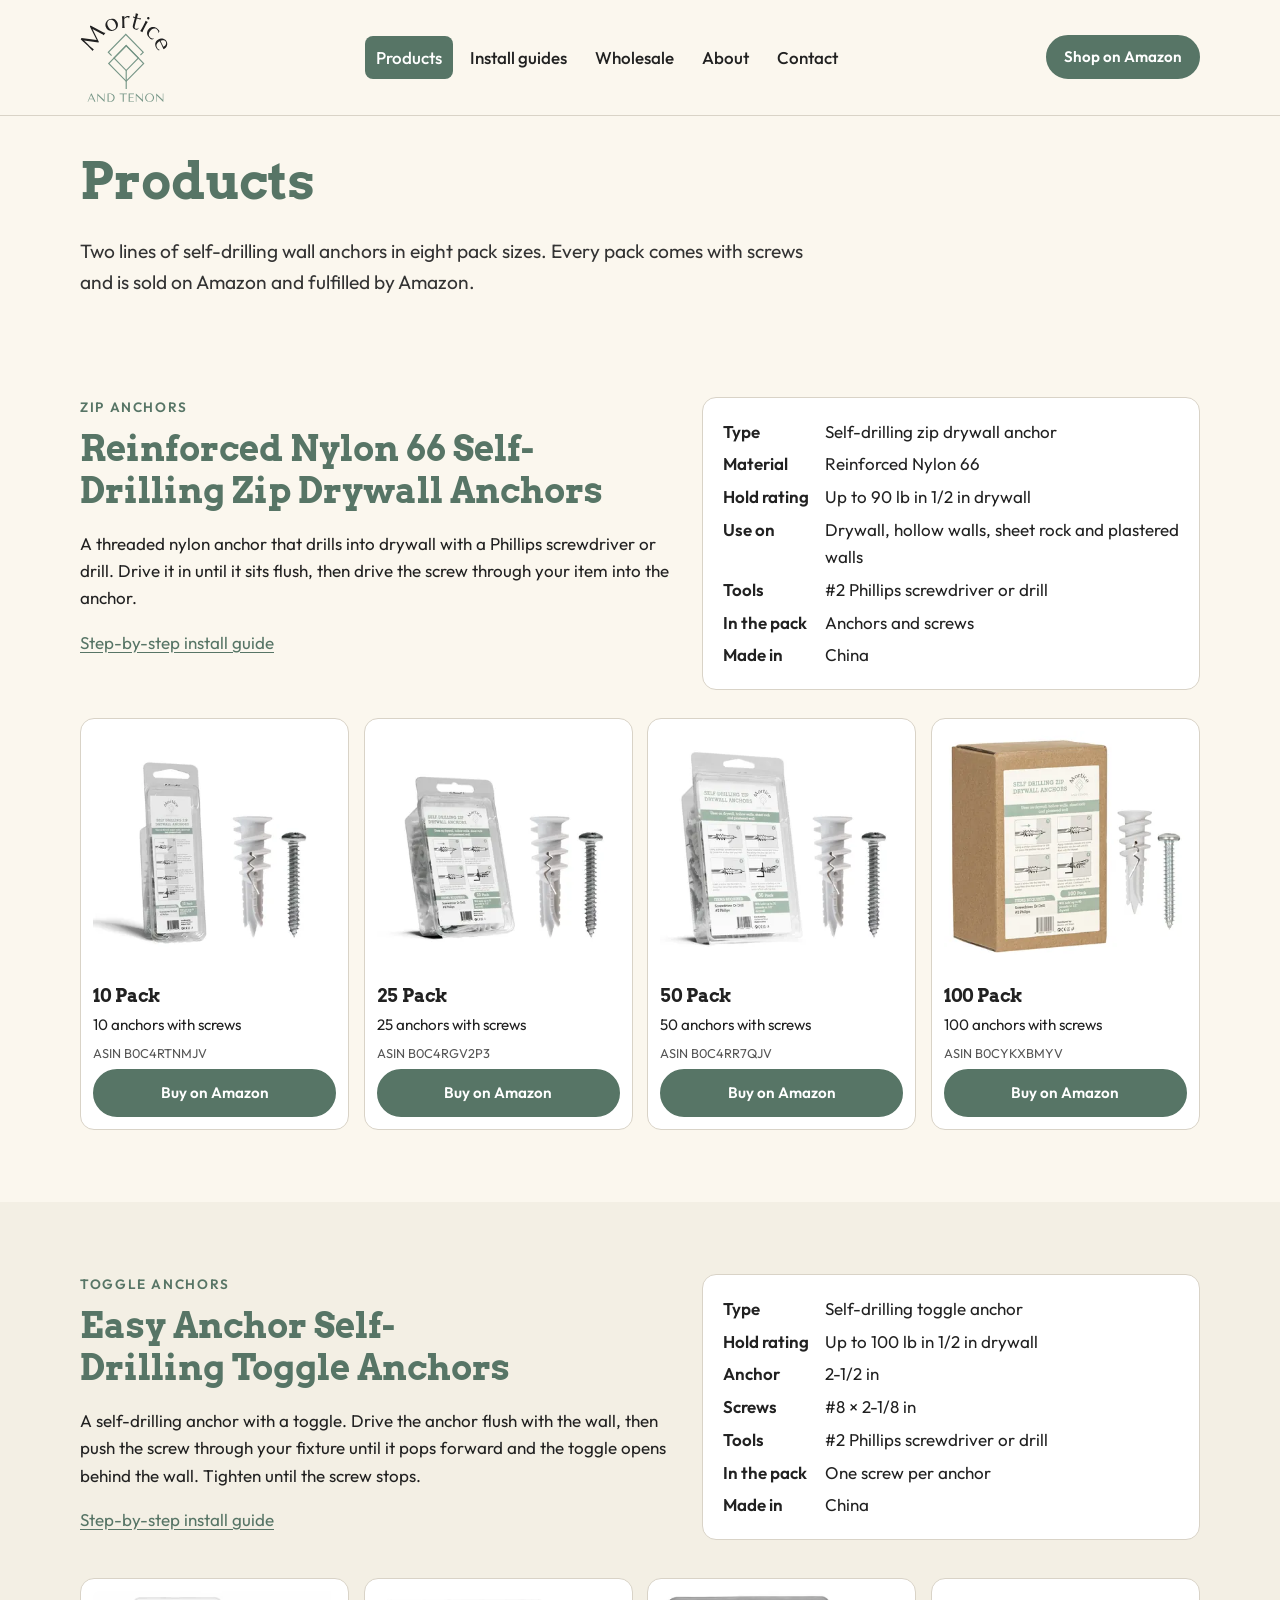
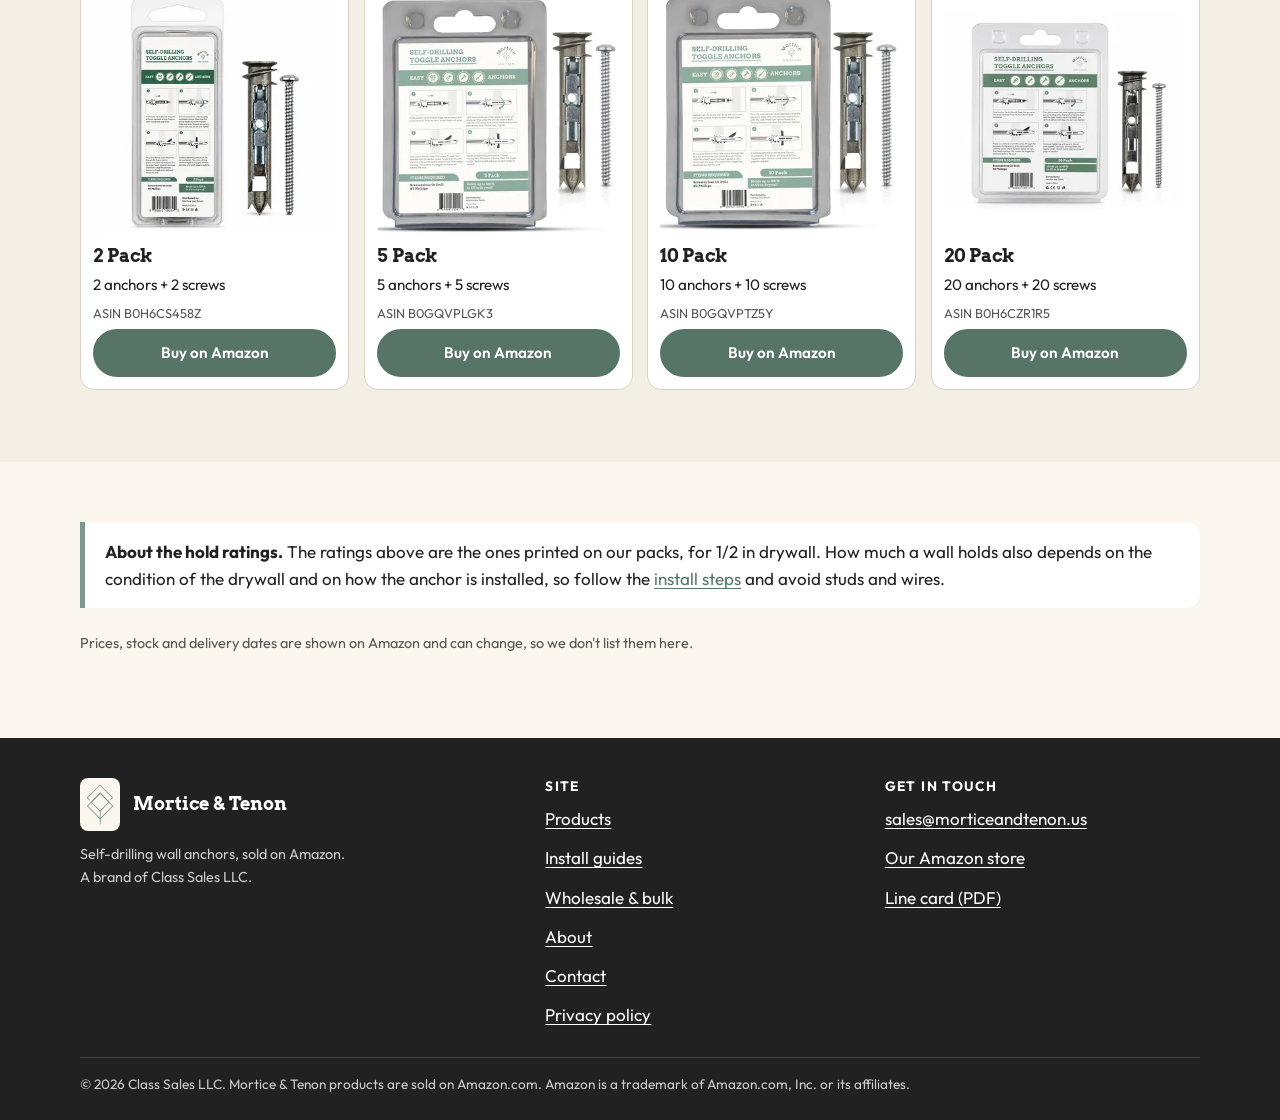
==== docs/products/index.html @ 2fd0d410 "New Mortice & Tenon static site (preview build) Plain HTML/CSS site to replace the Base44 site: Home" ====
<!doctype html>
<html lang="en">
<head>
<meta charset="utf-8">
<meta name="viewport" content="width=device-width, initial-scale=1">
<title>Products | Mortice &amp; Tenon</title>
<meta name="description" content="Reinforced Nylon 66 zip drywall anchors in 10, 25, 50 and 100 packs, and Easy Anchor self-drilling toggle anchors in 2, 5, 10 and 20 packs. Screws included.">
<link rel="canonical" href="https://morticeandtenon.us/products/">
<meta property="og:type" content="website">
<meta property="og:site_name" content="Mortice &amp; Tenon">
<meta property="og:title" content="Products | Mortice &amp; Tenon">
<meta property="og:description" content="Reinforced Nylon 66 zip drywall anchors in 10, 25, 50 and 100 packs, and Easy Anchor self-drilling toggle anchors in 2, 5, 10 and 20 packs. Screws included.">
<meta property="og:url" content="https://morticeandtenon.us/products/">
<meta property="og:image" content="https://morticeandtenon.us/assets/img/og-card.jpg">
<meta property="og:image:width" content="1200">
<meta property="og:image:height" content="630">
<meta property="og:image:alt" content="Mortice and Tenon logo with a zip anchor pack and an Easy Anchor toggle pack">
<meta name="twitter:card" content="summary_large_image">
<meta name="theme-color" content="#fbf7ee">
<link rel="icon" href="../favicon.ico" sizes="48x48">
<link rel="icon" href="../favicon.svg" type="image/svg+xml">
<link rel="apple-touch-icon" href="../apple-touch-icon.png">
<link rel="preload" href="../assets/fonts/arvo-bold.woff2" as="font" type="font/woff2" crossorigin>
<link rel="preload" href="../assets/fonts/outfit-var.woff2" as="font" type="font/woff2" crossorigin>
<link rel="stylesheet" href="../assets/css/site.css">
</head>
<body>
<a class="skip" href="#main">Skip to content</a>
<header class="site-header">
  <div class="wrap header-inner">
    <a class="brand" href="../"><img src="../assets/img/logo.svg" alt="Mortice and Tenon, home" width="88" height="91"></a>
    <nav class="site-nav" aria-label="Main">
      <ul>
        <li><a href="../products/" aria-current="page">Products</a></li>
        <li><a href="../install/">Install guides</a></li>
        <li><a href="../wholesale/">Wholesale</a></li>
        <li><a href="../about/">About</a></li>
        <li><a href="../contact/">Contact</a></li>
      </ul>
    </nav>
    <a class="btn btn-small" href="https://www.amazon.com/stores/MorticeandTenon/page/23B660B1-6647-4219-BD65-AD7AA288E650">Shop on Amazon</a>
  </div>
</header>
<main id="main">
  <div class="page-head wrap">
    <h1>Products</h1>
    <p class="lead">Two lines of self-drilling wall anchors in eight pack sizes. Every pack comes with screws and is sold on Amazon and fulfilled by Amazon.</p>
  </div>

  <section class="section" id="zip-anchors" aria-labelledby="zip-title">
    <div class="wrap">
      <div class="line-head">
        <div>
          <p class="eyebrow">Zip anchors</p>
          <h2 id="zip-title">Reinforced Nylon 66 Self-Drilling Zip Drywall Anchors</h2>
          <p>A threaded nylon anchor that drills into drywall with a Phillips screwdriver or drill. Drive it in until it sits flush, then drive the screw through your item into the anchor.</p>
          <p><a href="../install/#zip-anchors">Step-by-step install guide</a></p>
        </div>
        <dl class="specs card">
          <dt>Type</dt><dd>Self-drilling zip drywall anchor</dd>
          <dt>Material</dt><dd>Reinforced Nylon 66</dd>
          <dt>Hold rating</dt><dd>Up to 90 lb in 1/2 in drywall</dd>
          <dt>Use on</dt><dd>Drywall, hollow walls, sheet rock and plastered walls</dd>
          <dt>Tools</dt><dd>#2 Phillips screwdriver or drill</dd>
          <dt>In the pack</dt><dd>Anchors and screws</dd>
          <dt>Made in</dt><dd>China</dd>
        </dl>
      </div>
      <ul class="packs" aria-label="Zip anchor pack sizes">
        <li class="pack">
          <img src="../assets/img/products/zip-10-360.webp" srcset="../assets/img/products/zip-10-360.webp 360w, ../assets/img/products/zip-10-720.webp 720w" sizes="(min-width: 900px) 250px, 45vw" width="360" height="360" alt="Zip drywall anchors 10 pack, shown with one anchor and screw" loading="lazy" decoding="async">
          <h3>10 Pack</h3>
          <p>10 anchors with screws</p>
          <p class="asin">ASIN B0C4RTNMJV</p>
          <a class="btn" href="https://www.amazon.com/dp/B0C4RTNMJV" aria-label="Buy the Zip anchors 10 pack on Amazon">Buy on Amazon</a>
        </li>
        <li class="pack">
          <img src="../assets/img/products/zip-25-360.webp" srcset="../assets/img/products/zip-25-360.webp 360w, ../assets/img/products/zip-25-720.webp 720w" sizes="(min-width: 900px) 250px, 45vw" width="360" height="360" alt="Zip drywall anchors 25 pack, shown with one anchor and screw" loading="lazy" decoding="async">
          <h3>25 Pack</h3>
          <p>25 anchors with screws</p>
          <p class="asin">ASIN B0C4RGV2P3</p>
          <a class="btn" href="https://www.amazon.com/dp/B0C4RGV2P3" aria-label="Buy the Zip anchors 25 pack on Amazon">Buy on Amazon</a>
        </li>
        <li class="pack">
          <img src="../assets/img/products/zip-50-360.webp" srcset="../assets/img/products/zip-50-360.webp 360w, ../assets/img/products/zip-50-720.webp 720w" sizes="(min-width: 900px) 250px, 45vw" width="360" height="360" alt="Zip drywall anchors 50 pack, shown with one anchor and screw" loading="lazy" decoding="async">
          <h3>50 Pack</h3>
          <p>50 anchors with screws</p>
          <p class="asin">ASIN B0C4RR7QJV</p>
          <a class="btn" href="https://www.amazon.com/dp/B0C4RR7QJV" aria-label="Buy the Zip anchors 50 pack on Amazon">Buy on Amazon</a>
        </li>
        <li class="pack">
          <img src="../assets/img/products/zip-100-360.webp" srcset="../assets/img/products/zip-100-360.webp 360w, ../assets/img/products/zip-100-720.webp 720w" sizes="(min-width: 900px) 250px, 45vw" width="360" height="360" alt="Zip drywall anchors 100 pack, shown with one anchor and screw" loading="lazy" decoding="async">
          <h3>100 Pack</h3>
          <p>100 anchors with screws</p>
          <p class="asin">ASIN B0CYKXBMYV</p>
          <a class="btn" href="https://www.amazon.com/dp/B0CYKXBMYV" aria-label="Buy the Zip anchors 100 pack on Amazon">Buy on Amazon</a>
        </li>
      </ul>
    </div>
  </section>

  <section class="section alt" id="easy-anchor" aria-labelledby="ea-title">
    <div class="wrap">
      <div class="line-head">
        <div>
          <p class="eyebrow">Toggle anchors</p>
          <h2 id="ea-title">Easy Anchor Self-Drilling Toggle Anchors</h2>
          <p>A self-drilling anchor with a toggle. Drive the anchor flush with the wall, then push the screw through your fixture until it pops forward and the toggle opens behind the wall. Tighten until the screw stops.</p>
          <p><a href="../install/#easy-anchor">Step-by-step install guide</a></p>
        </div>
        <dl class="specs card">
          <dt>Type</dt><dd>Self-drilling toggle anchor</dd>
          <dt>Hold rating</dt><dd>Up to 100 lb in 1/2 in drywall</dd>
          <dt>Anchor</dt><dd>2-1/2 in</dd>
          <dt>Screws</dt><dd>#8 &times; 2-1/8 in</dd>
          <dt>Tools</dt><dd>#2 Phillips screwdriver or drill</dd>
          <dt>In the pack</dt><dd>One screw per anchor</dd>
          <dt>Made in</dt><dd>China</dd>
        </dl>
      </div>
      <ul class="packs" aria-label="Easy Anchor pack sizes">
        <li class="pack">
          <img src="../assets/img/products/ea-2-360.webp" srcset="../assets/img/products/ea-2-360.webp 360w, ../assets/img/products/ea-2-720.webp 720w" sizes="(min-width: 900px) 250px, 45vw" width="360" height="360" alt="Easy Anchor toggle anchors 2 pack, shown with one anchor and screw" loading="lazy" decoding="async">
          <h3>2 Pack</h3>
          <p>2 anchors + 2 screws</p>
          <p class="asin">ASIN B0H6CS458Z</p>
          <a class="btn" href="https://www.amazon.com/dp/B0H6CS458Z" aria-label="Buy the Easy Anchor 2 pack on Amazon">Buy on Amazon</a>
        </li>
        <li class="pack">
          <img src="../assets/img/products/ea-5-360.webp" srcset="../assets/img/products/ea-5-360.webp 360w, ../assets/img/products/ea-5-720.webp 720w" sizes="(min-width: 900px) 250px, 45vw" width="360" height="360" alt="Easy Anchor toggle anchors 5 pack, shown with one anchor and screw" loading="lazy" decoding="async">
          <h3>5 Pack</h3>
          <p>5 anchors + 5 screws</p>
          <p class="asin">ASIN B0GQVPLGK3</p>
          <a class="btn" href="https://www.amazon.com/dp/B0GQVPLGK3" aria-label="Buy the Easy Anchor 5 pack on Amazon">Buy on Amazon</a>
        </li>
        <li class="pack">
          <img src="../assets/img/products/ea-10-360.webp" srcset="../assets/img/products/ea-10-360.webp 360w, ../assets/img/products/ea-10-720.webp 720w" sizes="(min-width: 900px) 250px, 45vw" width="360" height="360" alt="Easy Anchor toggle anchors 10 pack, shown with one anchor and screw" loading="lazy" decoding="async">
          <h3>10 Pack</h3>
          <p>10 anchors + 10 screws</p>
          <p class="asin">ASIN B0GQVPTZ5Y</p>
          <a class="btn" href="https://www.amazon.com/dp/B0GQVPTZ5Y" aria-label="Buy the Easy Anchor 10 pack on Amazon">Buy on Amazon</a>
        </li>
        <li class="pack">
          <img src="../assets/img/products/ea-20-360.webp" srcset="../assets/img/products/ea-20-360.webp 360w, ../assets/img/products/ea-20-720.webp 720w" sizes="(min-width: 900px) 250px, 45vw" width="360" height="360" alt="Easy Anchor toggle anchors 20 pack, shown with one anchor and screw" loading="lazy" decoding="async">
          <h3>20 Pack</h3>
          <p>20 anchors + 20 screws</p>
          <p class="asin">ASIN B0H6CZR1R5</p>
          <a class="btn" href="https://www.amazon.com/dp/B0H6CZR1R5" aria-label="Buy the Easy Anchor 20 pack on Amazon">Buy on Amazon</a>
        </li>
      </ul>
    </div>
  </section>

  <section class="section-tight">
    <div class="wrap">
      <div class="note">
        <p><strong>About the hold ratings.</strong> The ratings above are the ones printed on our packs, for 1/2&nbsp;in drywall. How much a wall holds also depends on the condition of the drywall and on how the anchor is installed, so follow the <a href="../install/">install steps</a> and avoid studs and wires.</p>
      </div>
      <p class="small">Prices, stock and delivery dates are shown on Amazon and can change, so we don't list them here.</p>
    </div>
  </section>
</main>
<footer class="site-footer">
  <div class="wrap footer-grid">
    <div>
      <div class="footer-brand"><img class="mark" src="../assets/img/mark.svg" alt="" width="40" height="56"><b>Mortice &amp; Tenon</b></div>
      <p class="small" style="color:#ccc;margin-top:0.8rem">Self-drilling wall anchors, sold on Amazon.<br>A brand of Class Sales LLC.</p>
    </div>
    <nav aria-label="Footer">
      <h2>Site</h2>
      <ul>
        <li><a href="../products/">Products</a></li>
        <li><a href="../install/">Install guides</a></li>
        <li><a href="../wholesale/">Wholesale &amp; bulk</a></li>
        <li><a href="../about/">About</a></li>
        <li><a href="../contact/">Contact</a></li>
        <li><a href="../privacy/">Privacy policy</a></li>
      </ul>
    </nav>
    <div>
      <h2>Get in touch</h2>
      <ul>
        <li><a href="mailto:sales@morticeandtenon.us">sales@morticeandtenon.us</a></li>
        <li><a href="https://www.amazon.com/stores/MorticeandTenon/page/23B660B1-6647-4219-BD65-AD7AA288E650">Our Amazon store</a></li>
        <li><a href="../downloads/mortice-and-tenon-line-card.pdf">Line card (PDF)</a></li>
      </ul>
    </div>
  </div>
  <div class="wrap fine">
    <p style="margin:0">&copy; 2026 Class Sales LLC. Mortice &amp; Tenon products are sold on Amazon.com. Amazon is a trademark of Amazon.com, Inc. or its affiliates.</p>
  </div>
</footer>
</body>
</html>
---- docs/assets/css/site.css ----
/* Mortice & Tenon — site styles. Mobile-first, no framework.
   Colours sampled from the 2026 pack labels; fonts are self-hosted (SIL OFL). */

@font-face {
  font-family: "Arvo";
  src: url("../fonts/arvo-bold.woff2") format("woff2");
  font-weight: 700;
  font-style: normal;
  font-display: swap;
}
@font-face {
  font-family: "Outfit";
  src: url("../fonts/outfit-var.woff2") format("woff2");
  font-weight: 100 900;
  font-style: normal;
  font-display: swap;
}

:root {
  --cream: #fbf7ee;      /* label / logo background */
  --paper: #ffffff;
  --sand: #ebe6dc;       /* "Items required" panel on the labels */
  --ink: #212121;        /* logo near-black */
  --muted: #555555;
  --sage: #7c988c;       /* label band (Easy Anchor v2 vector fill) — decoration only */
  --sage-deep: #577566;  /* text-safe sage: 4.7:1 on cream, 5.1:1 under white text */
  --sage-ink: #3f5a4e;   /* hover / dark accents */
  --line: #d9d3c7;
  --radius: 14px;
  --wrap: 1120px;
  --slab: "Arvo", "Rockwell", "Roboto Slab", Georgia, serif;
  --sans: "Outfit", system-ui, -apple-system, "Segoe UI", Roboto, sans-serif;
}

*, *::before, *::after { box-sizing: border-box; }
html { -webkit-text-size-adjust: 100%; scroll-behavior: smooth; }
@media (prefers-reduced-motion: reduce) { html { scroll-behavior: auto; } }
body {
  margin: 0;
  background: var(--cream);
  color: var(--ink);
  font-family: var(--sans);
  font-size: 1.0625rem;
  line-height: 1.6;
}
img { max-width: 100%; height: auto; display: block; }
a { color: var(--sage-deep); text-underline-offset: 0.18em; }
a:hover { color: var(--sage-ink); }
:focus-visible { outline: 3px solid var(--sage-ink); outline-offset: 3px; border-radius: 4px; }

h1, h2, h3 {
  font-family: var(--slab);
  font-weight: 700;
  line-height: 1.2;
  color: var(--sage-deep);
  margin: 0 0 0.5em;
  text-wrap: balance;
}
h1 { font-size: clamp(2rem, 6vw, 3.1rem); }
h2 { font-size: clamp(1.55rem, 4vw, 2.2rem); }
h3 { font-size: 1.25rem; color: var(--ink); }
p { margin: 0 0 1em; }
.lead { font-size: 1.2rem; color: #333; max-width: 46rem; }
.small { font-size: 0.9rem; color: var(--muted); }
.eyebrow {
  font-family: var(--sans);
  font-weight: 600;
  font-size: 0.85rem;
  letter-spacing: 0.12em;
  text-transform: uppercase;
  color: var(--sage-deep);
  margin: 0 0 0.6rem;
}

.wrap { width: min(100% - 2.5rem, var(--wrap)); margin-inline: auto; }
.section { padding: 3.5rem 0; }
.section-tight { padding: 2.25rem 0; }

/* Skip link */
.skip {
  position: absolute; left: 1rem; top: -4rem; z-index: 10;
  background: var(--ink); color: #fff; padding: 0.6rem 1rem; border-radius: 8px;
}
.skip:focus { top: 1rem; color: #fff; }

/* Header */
.site-header { border-bottom: 1px solid var(--line); background: var(--cream); }
.header-inner {
  display: flex; flex-wrap: wrap; align-items: center; justify-content: space-between;
  gap: 0.5rem 1rem; padding: 0.75rem 0;
}
.brand { display: flex; align-items: center; gap: 0.6rem; text-decoration: none; color: var(--ink); }
.brand img { width: 76px; height: auto; }
.site-nav { order: 3; width: 100%; }
.site-nav ul {
  list-style: none; margin: 0; padding: 0;
  display: flex; flex-wrap: wrap; gap: 0.25rem 0.35rem;
}
.site-nav a {
  display: inline-block; padding: 0.5rem 0.7rem; border-radius: 8px;
  color: var(--ink); text-decoration: none; font-weight: 500;
}
.site-nav a:hover { background: var(--sand); color: var(--ink); }
.site-nav a[aria-current="page"] { background: var(--sage-deep); color: #fff; }

/* Buttons */
.btn {
  display: inline-flex; align-items: center; justify-content: center; gap: 0.45rem;
  min-height: 48px; padding: 0.7rem 1.3rem; border-radius: 999px;
  background: var(--sage-deep); color: #fff; border: 2px solid var(--sage-deep);
  font-weight: 600; text-decoration: none; line-height: 1.2; text-align: center;
}
.btn:hover { background: var(--sage-ink); border-color: var(--sage-ink); color: #fff; }
.btn-ghost { background: transparent; color: var(--sage-deep); }
.btn-ghost:hover { background: var(--sage-deep); color: #fff; }
.btn-light { background: var(--cream); color: var(--sage-ink); border-color: var(--cream); }
.btn-light:hover { background: #fff; border-color: #fff; color: var(--sage-ink); }
.btn-small { min-height: 44px; padding: 0.5rem 1rem; font-size: 0.95rem; }
.btn-row { display: flex; flex-wrap: wrap; gap: 0.75rem; margin-top: 1.25rem; }
.ext::after { content: "\2197"; font-weight: 400; }

/* Hero */
.hero { padding: 2.5rem 0 3rem; }
.hero-grid { display: grid; gap: 2rem; align-items: center; }
.hero h1 { color: var(--sage-deep); }
.hero-shots { display: grid; grid-template-columns: 1fr 1fr; gap: 0.9rem; }
.hero-shots figure { margin: 0; background: var(--paper); border-radius: var(--radius); padding: 0.5rem; box-shadow: 0 1px 0 var(--line); }
.hero-shots figcaption { font-size: 0.85rem; text-align: center; color: var(--muted); padding: 0.25rem 0 0.15rem; }

/* Sage band (mirrors the label band) */
.band { background: var(--sage-deep); color: #fff; }
.band h2, .band h3 { color: #fff; }
.band a:not(.btn) { color: #fff; }
.facts {
  list-style: none; margin-block: 0; padding: 1.5rem 0;
  display: grid; grid-template-columns: 1fr 1fr; gap: 1.25rem 1rem;
}
.facts li { display: flex; flex-direction: column; }
.facts strong { font-family: var(--slab); font-size: 1.45rem; line-height: 1.15; }
.facts span { font-size: 0.95rem; opacity: 0.95; }

/* Cards */
.grid-2 { display: grid; gap: 1.25rem; }
.card {
  background: var(--paper); border: 1px solid var(--line); border-radius: var(--radius);
  padding: 1.25rem; display: flex; flex-direction: column;
}
.card h3 { margin-top: 0.75rem; }
.card .btn-row { margin-top: auto; padding-top: 1rem; }
.line-card img { border-radius: 10px; }
.tag {
  display: inline-block; font-size: 0.85rem; font-weight: 600; color: var(--sage-ink);
  background: #e6ede9; border-radius: 999px; padding: 0.2rem 0.7rem; margin-right: 0.35rem;
}

/* Product line sections */
.line-head { display: grid; gap: 1.5rem; margin-bottom: 1.75rem; }
.specs { margin: 0; display: grid; grid-template-columns: max-content 1fr; gap: 0.35rem 1rem; }
.specs dt { font-weight: 600; }
.specs dd { margin: 0; }
.packs { display: grid; grid-template-columns: repeat(2, 1fr); gap: 0.9rem; list-style: none; margin: 0; padding: 0; }
.pack {
  background: var(--paper); border: 1px solid var(--line); border-radius: var(--radius);
  padding: 0.75rem; display: flex; flex-direction: column; gap: 0.35rem;
}
.pack img { border-radius: 8px; aspect-ratio: 1; object-fit: contain; }
.pack h3 { font-size: 1.15rem; margin: 0.35rem 0 0; }
.pack p { margin: 0; font-size: 0.95rem; }
.pack .asin { font-size: 0.8rem; color: var(--muted); }
.pack .btn { margin-top: auto; width: 100%; font-size: 0.95rem; padding-inline: 0.5rem; }

.note {
  border-left: 5px solid var(--sage); background: var(--paper);
  padding: 1rem 1.25rem; border-radius: 0 var(--radius) var(--radius) 0; margin: 1.5rem 0;
}
.note p:last-child { margin-bottom: 0; }

/* Install steps */
.steps { list-style: none; margin: 0; padding: 0; display: grid; gap: 1rem; counter-reset: step; }
.step {
  background: var(--paper); border: 1px solid var(--line); border-radius: var(--radius);
  padding: 1rem; display: grid; gap: 0.75rem;
}
.step img { border-radius: 8px; border: 1px solid var(--line); width: 100%; }
.step p { margin: 0; }
.step-num {
  display: inline-grid; place-items: center; width: 2.2rem; height: 2.2rem; border-radius: 50%;
  background: var(--sage-deep); color: #fff; font-family: var(--slab); font-size: 1.1rem; margin-right: 0.5rem;
}
.need {
  display: flex; flex-wrap: wrap; gap: 0.5rem 1.5rem; background: var(--sand);
  border-radius: var(--radius); padding: 0.9rem 1.2rem; margin: 0 0 1.25rem;
}
.need b { font-family: var(--slab); color: var(--sage-ink); }

/* Tables */
.table-wrap { overflow-x: auto; border: 1px solid var(--line); border-radius: var(--radius); background: var(--paper); }
table { border-collapse: collapse; width: 100%; font-size: 0.95rem; }
th, td { text-align: left; padding: 0.65rem 0.8rem; border-bottom: 1px solid var(--line); vertical-align: top; }
thead th { background: var(--sand); font-weight: 600; white-space: nowrap; }
tbody tr:last-child td, tbody tr:last-child th { border-bottom: 0; }
td.num, th.num { font-variant-numeric: tabular-nums; white-space: nowrap; }

/* Lists */
.checklist { padding-left: 1.2rem; }
.checklist li { margin-bottom: 0.35rem; }

/* Page header */
.page-head { padding: 2.25rem 0 0.5rem; }
.breadcrumb { font-size: 0.9rem; margin-bottom: 0.5rem; }

/* Footer */
.site-footer { background: var(--ink); color: #eee; margin-top: 2rem; }
.site-footer a { color: #fff; }
.footer-grid { display: grid; gap: 1.5rem; padding: 2.5rem 0 1.5rem; }
.footer-brand { display: flex; gap: 0.8rem; align-items: center; }
.footer-brand .mark { width: 40px; height: auto; background: var(--cream); border-radius: 8px; padding: 4px; }
.footer-brand b { font-family: var(--slab); font-size: 1.15rem; color: #fff; }
.site-footer ul { list-style: none; margin: 0; padding: 0; display: grid; gap: 0.15rem; }
.site-footer ul a { display: inline-block; padding: 0.3rem 0; }
.site-footer h2 { color: #fff; font-family: var(--sans); font-size: 0.85rem; letter-spacing: 0.1em; text-transform: uppercase; margin-bottom: 0.4rem; }
.fine { border-top: 1px solid #444; padding: 1rem 0 1.5rem; font-size: 0.85rem; color: #ccc; }

@media (min-width: 640px) {
  .facts { grid-template-columns: repeat(4, 1fr); }
  .grid-2 { grid-template-columns: 1fr 1fr; }
  .steps { grid-template-columns: 1fr 1fr; }
  .footer-grid { grid-template-columns: 1.4fr 1fr 1fr; }
}
@media (min-width: 900px) {
  .site-nav { order: 0; width: auto; }
  .brand img { width: 88px; }
  .hero { padding: 4rem 0; }
  .hero-grid { grid-template-columns: 1.1fr 1fr; gap: 3rem; }
  .packs { grid-template-columns: repeat(4, 1fr); }
  .line-head { grid-template-columns: 1.2fr 1fr; align-items: start; }
  .section { padding: 4.5rem 0; }
}

.alt { background: #f3efe4; }
.visually-hidden {
  position: absolute !important; width: 1px; height: 1px; padding: 0; margin: -1px;
  overflow: hidden; clip: rect(0 0 0 0); white-space: nowrap; border: 0;
}
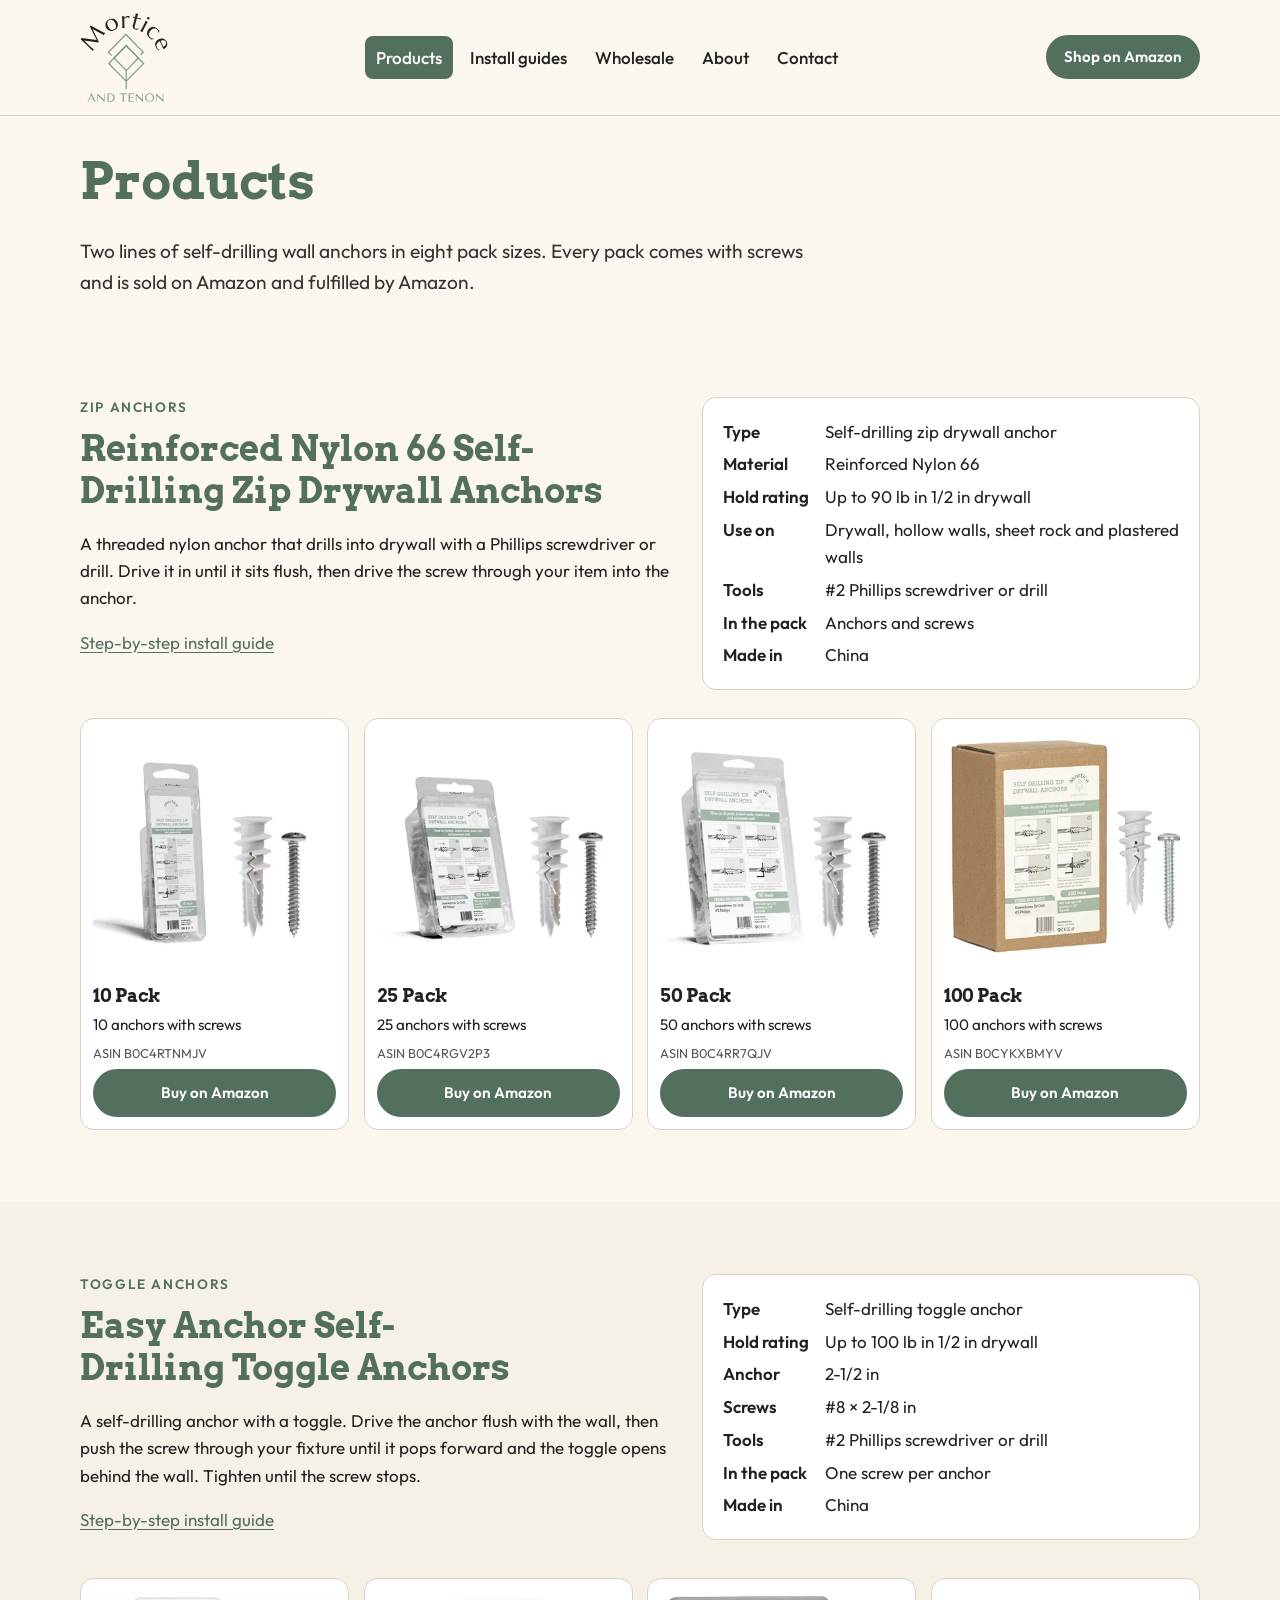
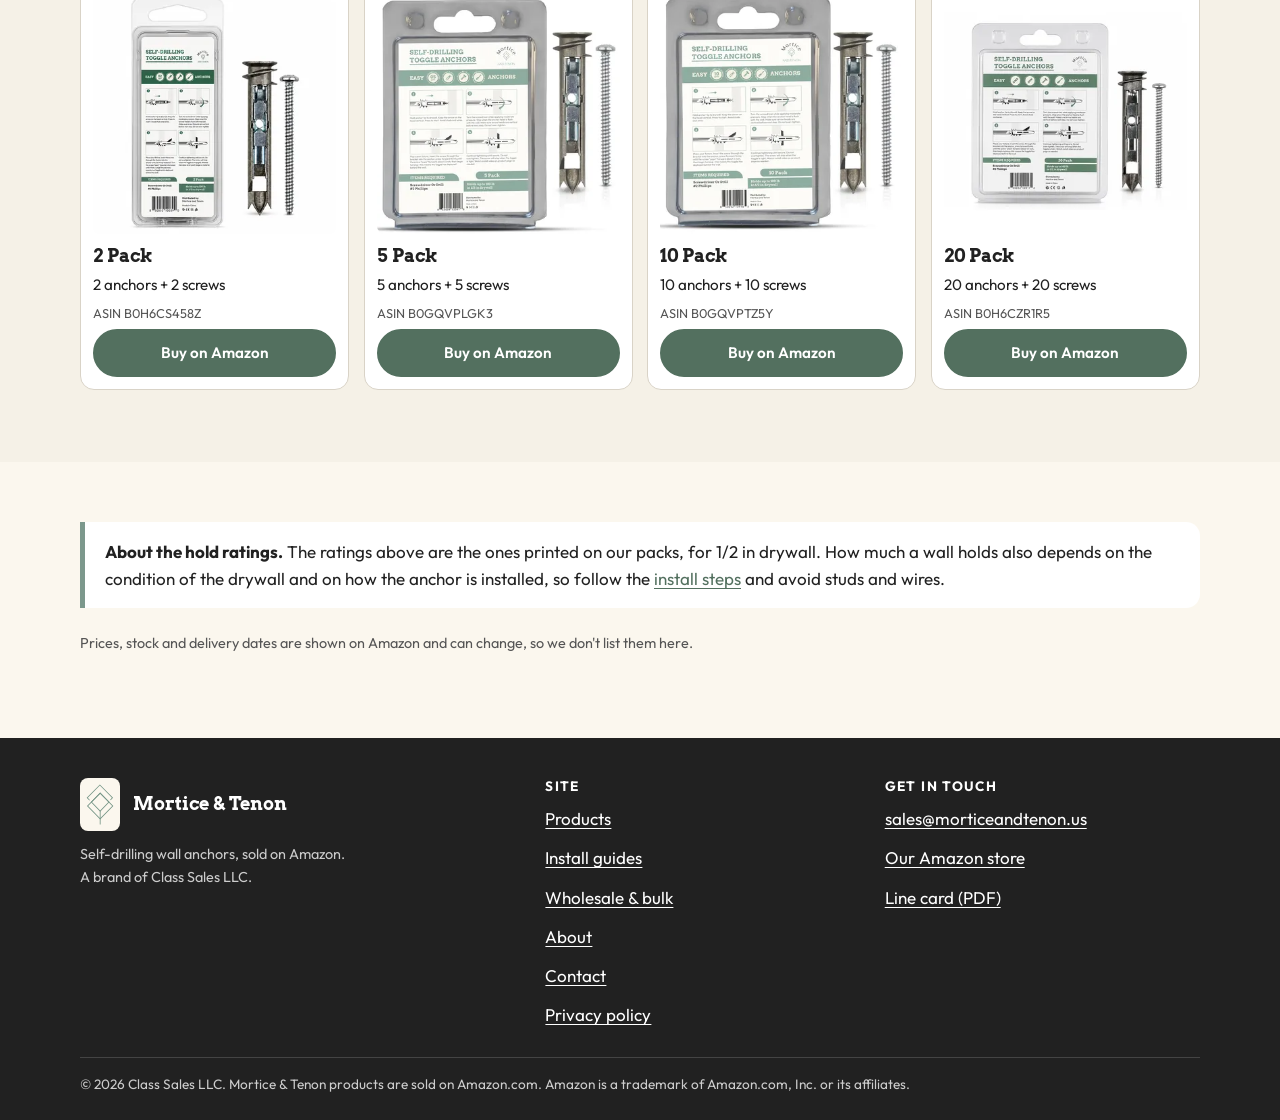
==== commit ba52174e: "Accessibility: darker text-safe sage, lighter alt background, Amazon button names start with visible" ====
--- a/docs/products/index.html
+++ b/docs/products/index.html
@@ -72,28 +72,28 @@
           <h3>10 Pack</h3>
           <p>10 anchors with screws</p>
           <p class="asin">ASIN B0C4RTNMJV</p>
-          <a class="btn" href="https://www.amazon.com/dp/B0C4RTNMJV" aria-label="Buy the Zip anchors 10 pack on Amazon">Buy on Amazon</a>
+          <a class="btn" href="https://www.amazon.com/dp/B0C4RTNMJV" aria-label="Buy on Amazon: Zip anchors, 10 pack">Buy on Amazon</a>
         </li>
         <li class="pack">
           <img src="../assets/img/products/zip-25-360.webp" srcset="../assets/img/products/zip-25-360.webp 360w, ../assets/img/products/zip-25-720.webp 720w" sizes="(min-width: 900px) 250px, 45vw" width="360" height="360" alt="Zip drywall anchors 25 pack, shown with one anchor and screw" loading="lazy" decoding="async">
           <h3>25 Pack</h3>
           <p>25 anchors with screws</p>
           <p class="asin">ASIN B0C4RGV2P3</p>
-          <a class="btn" href="https://www.amazon.com/dp/B0C4RGV2P3" aria-label="Buy the Zip anchors 25 pack on Amazon">Buy on Amazon</a>
+          <a class="btn" href="https://www.amazon.com/dp/B0C4RGV2P3" aria-label="Buy on Amazon: Zip anchors, 25 pack">Buy on Amazon</a>
         </li>
         <li class="pack">
           <img src="../assets/img/products/zip-50-360.webp" srcset="../assets/img/products/zip-50-360.webp 360w, ../assets/img/products/zip-50-720.webp 720w" sizes="(min-width: 900px) 250px, 45vw" width="360" height="360" alt="Zip drywall anchors 50 pack, shown with one anchor and screw" loading="lazy" decoding="async">
           <h3>50 Pack</h3>
           <p>50 anchors with screws</p>
           <p class="asin">ASIN B0C4RR7QJV</p>
-          <a class="btn" href="https://www.amazon.com/dp/B0C4RR7QJV" aria-label="Buy the Zip anchors 50 pack on Amazon">Buy on Amazon</a>
+          <a class="btn" href="https://www.amazon.com/dp/B0C4RR7QJV" aria-label="Buy on Amazon: Zip anchors, 50 pack">Buy on Amazon</a>
         </li>
         <li class="pack">
           <img src="../assets/img/products/zip-100-360.webp" srcset="../assets/img/products/zip-100-360.webp 360w, ../assets/img/products/zip-100-720.webp 720w" sizes="(min-width: 900px) 250px, 45vw" width="360" height="360" alt="Zip drywall anchors 100 pack, shown with one anchor and screw" loading="lazy" decoding="async">
           <h3>100 Pack</h3>
           <p>100 anchors with screws</p>
           <p class="asin">ASIN B0CYKXBMYV</p>
-          <a class="btn" href="https://www.amazon.com/dp/B0CYKXBMYV" aria-label="Buy the Zip anchors 100 pack on Amazon">Buy on Amazon</a>
+          <a class="btn" href="https://www.amazon.com/dp/B0CYKXBMYV" aria-label="Buy on Amazon: Zip anchors, 100 pack">Buy on Amazon</a>
         </li>
       </ul>
     </div>
@@ -124,28 +124,28 @@
           <h3>2 Pack</h3>
           <p>2 anchors + 2 screws</p>
           <p class="asin">ASIN B0H6CS458Z</p>
-          <a class="btn" href="https://www.amazon.com/dp/B0H6CS458Z" aria-label="Buy the Easy Anchor 2 pack on Amazon">Buy on Amazon</a>
+          <a class="btn" href="https://www.amazon.com/dp/B0H6CS458Z" aria-label="Buy on Amazon: Easy Anchor, 2 pack">Buy on Amazon</a>
         </li>
         <li class="pack">
           <img src="../assets/img/products/ea-5-360.webp" srcset="../assets/img/products/ea-5-360.webp 360w, ../assets/img/products/ea-5-720.webp 720w" sizes="(min-width: 900px) 250px, 45vw" width="360" height="360" alt="Easy Anchor toggle anchors 5 pack, shown with one anchor and screw" loading="lazy" decoding="async">
           <h3>5 Pack</h3>
           <p>5 anchors + 5 screws</p>
           <p class="asin">ASIN B0GQVPLGK3</p>
-          <a class="btn" href="https://www.amazon.com/dp/B0GQVPLGK3" aria-label="Buy the Easy Anchor 5 pack on Amazon">Buy on Amazon</a>
+          <a class="btn" href="https://www.amazon.com/dp/B0GQVPLGK3" aria-label="Buy on Amazon: Easy Anchor, 5 pack">Buy on Amazon</a>
         </li>
         <li class="pack">
           <img src="../assets/img/products/ea-10-360.webp" srcset="../assets/img/products/ea-10-360.webp 360w, ../assets/img/products/ea-10-720.webp 720w" sizes="(min-width: 900px) 250px, 45vw" width="360" height="360" alt="Easy Anchor toggle anchors 10 pack, shown with one anchor and screw" loading="lazy" decoding="async">
           <h3>10 Pack</h3>
           <p>10 anchors + 10 screws</p>
           <p class="asin">ASIN B0GQVPTZ5Y</p>
-          <a class="btn" href="https://www.amazon.com/dp/B0GQVPTZ5Y" aria-label="Buy the Easy Anchor 10 pack on Amazon">Buy on Amazon</a>
+          <a class="btn" href="https://www.amazon.com/dp/B0GQVPTZ5Y" aria-label="Buy on Amazon: Easy Anchor, 10 pack">Buy on Amazon</a>
         </li>
         <li class="pack">
           <img src="../assets/img/products/ea-20-360.webp" srcset="../assets/img/products/ea-20-360.webp 360w, ../assets/img/products/ea-20-720.webp 720w" sizes="(min-width: 900px) 250px, 45vw" width="360" height="360" alt="Easy Anchor toggle anchors 20 pack, shown with one anchor and screw" loading="lazy" decoding="async">
           <h3>20 Pack</h3>
           <p>20 anchors + 20 screws</p>
           <p class="asin">ASIN B0H6CZR1R5</p>
-          <a class="btn" href="https://www.amazon.com/dp/B0H6CZR1R5" aria-label="Buy the Easy Anchor 20 pack on Amazon">Buy on Amazon</a>
+          <a class="btn" href="https://www.amazon.com/dp/B0H6CZR1R5" aria-label="Buy on Amazon: Easy Anchor, 20 pack">Buy on Amazon</a>
         </li>
       </ul>
     </div>
--- a/docs/assets/css/site.css
+++ b/docs/assets/css/site.css
@@ -23,7 +23,7 @@
   --ink: #212121;        /* logo near-black */
   --muted: #555555;
   --sage: #7c988c;       /* label band (Easy Anchor v2 vector fill) — decoration only */
-  --sage-deep: #577566;  /* text-safe sage: 4.7:1 on cream, 5.1:1 under white text */
+  --sage-deep: #53705f;  /* text-safe sage: 5.1:1 on cream, 4.8:1 on .alt, 5.45:1 under white text */
   --sage-ink: #3f5a4e;   /* hover / dark accents */
   --line: #d9d3c7;
   --radius: 14px;
@@ -237,7 +237,7 @@
   .section { padding: 4.5rem 0; }
 }
 
-.alt { background: #f3efe4; }
+.alt { background: #f5f1e7; }
 .visually-hidden {
   position: absolute !important; width: 1px; height: 1px; padding: 0; margin: -1px;
   overflow: hidden; clip: rect(0 0 0 0); white-space: nowrap; border: 0;
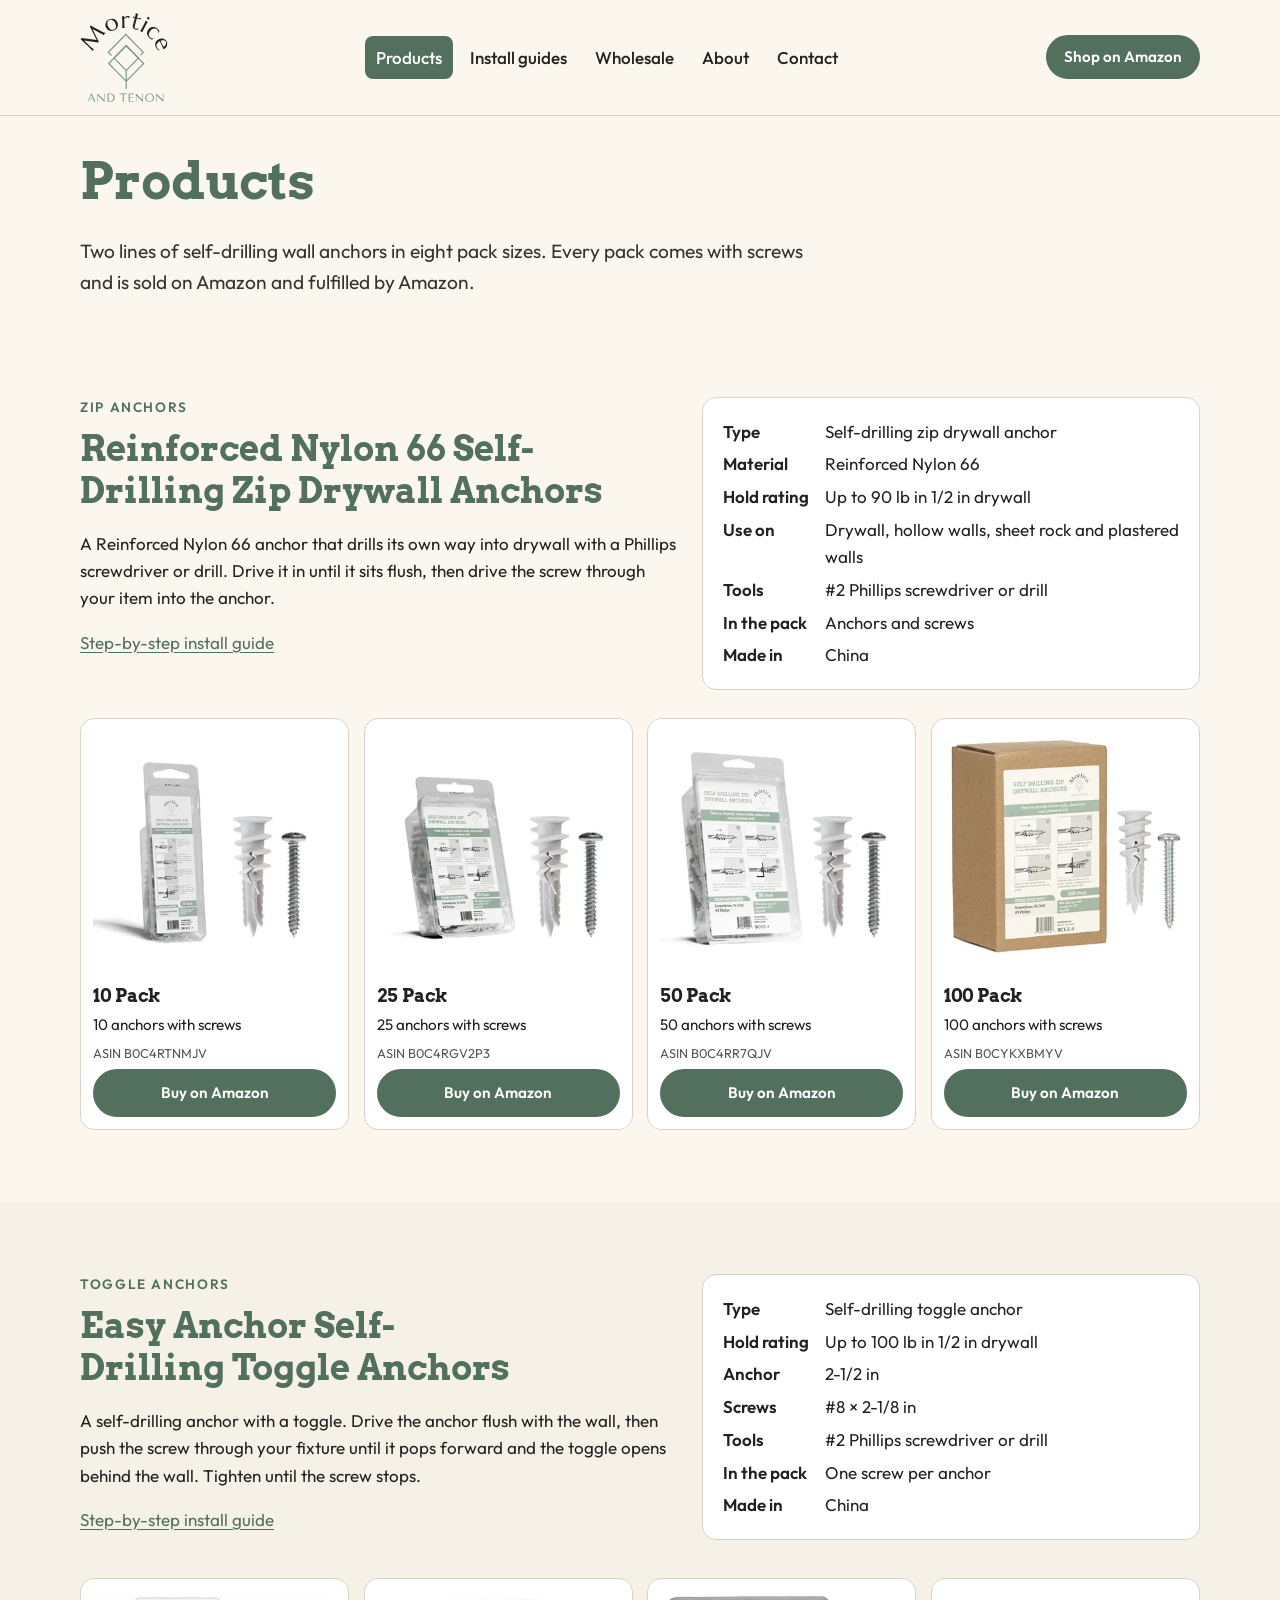
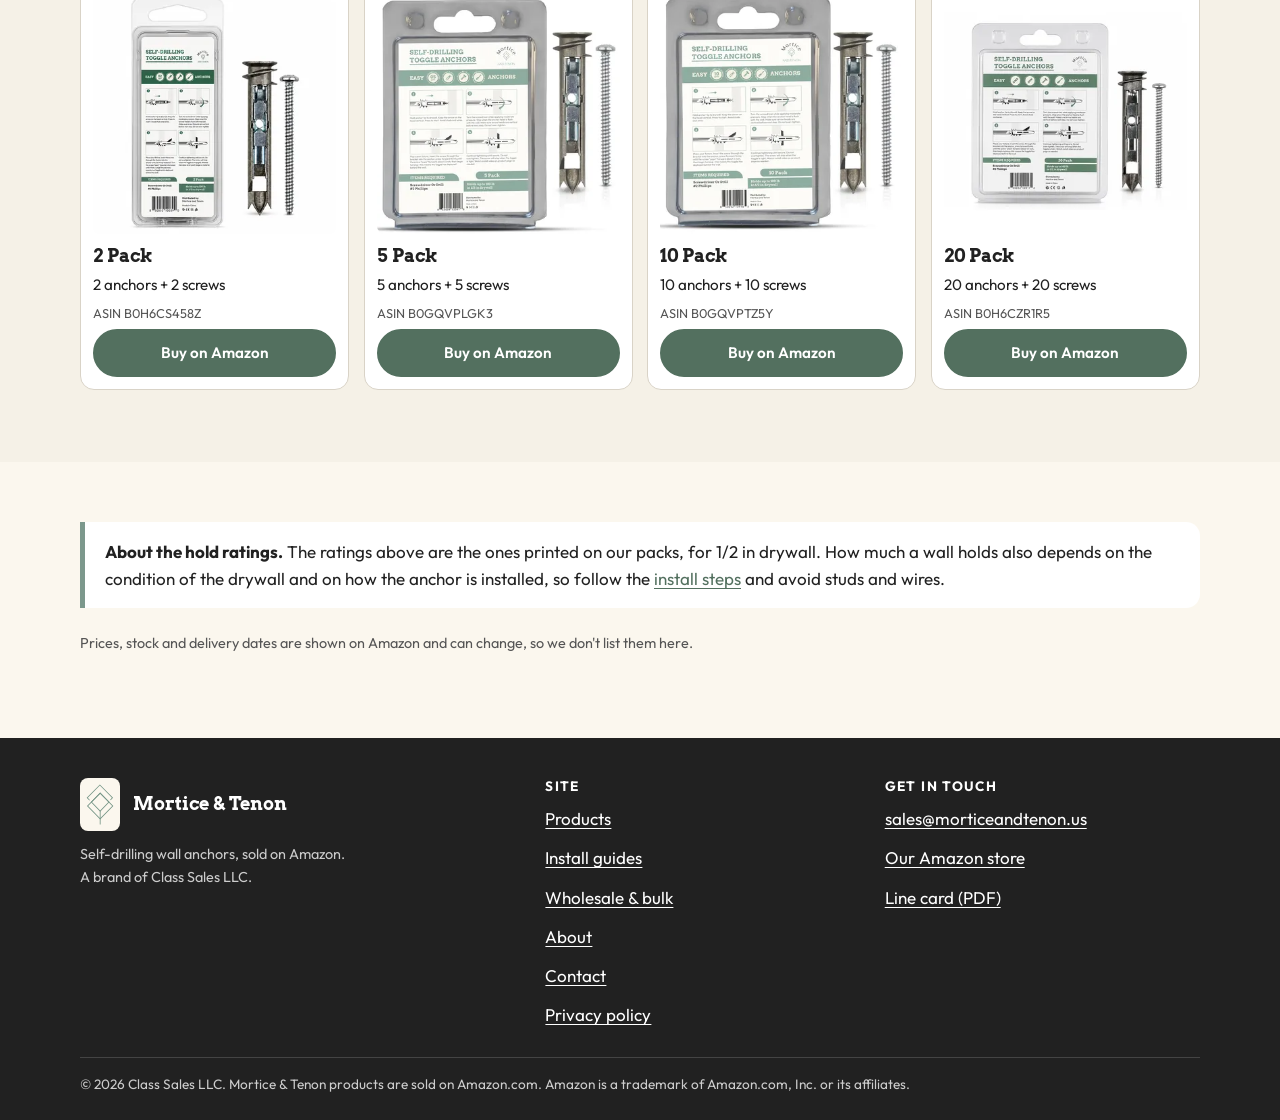
==== commit 883366ea: "Products: describe zip anchor in sourced wording" ====
--- a/docs/products/index.html
+++ b/docs/products/index.html
@@ -53,7 +53,7 @@
         <div>
           <p class="eyebrow">Zip anchors</p>
           <h2 id="zip-title">Reinforced Nylon 66 Self-Drilling Zip Drywall Anchors</h2>
-          <p>A threaded nylon anchor that drills into drywall with a Phillips screwdriver or drill. Drive it in until it sits flush, then drive the screw through your item into the anchor.</p>
+          <p>A Reinforced Nylon 66 anchor that drills its own way into drywall with a Phillips screwdriver or drill. Drive it in until it sits flush, then drive the screw through your item into the anchor.</p>
           <p><a href="../install/#zip-anchors">Step-by-step install guide</a></p>
         </div>
         <dl class="specs card">
